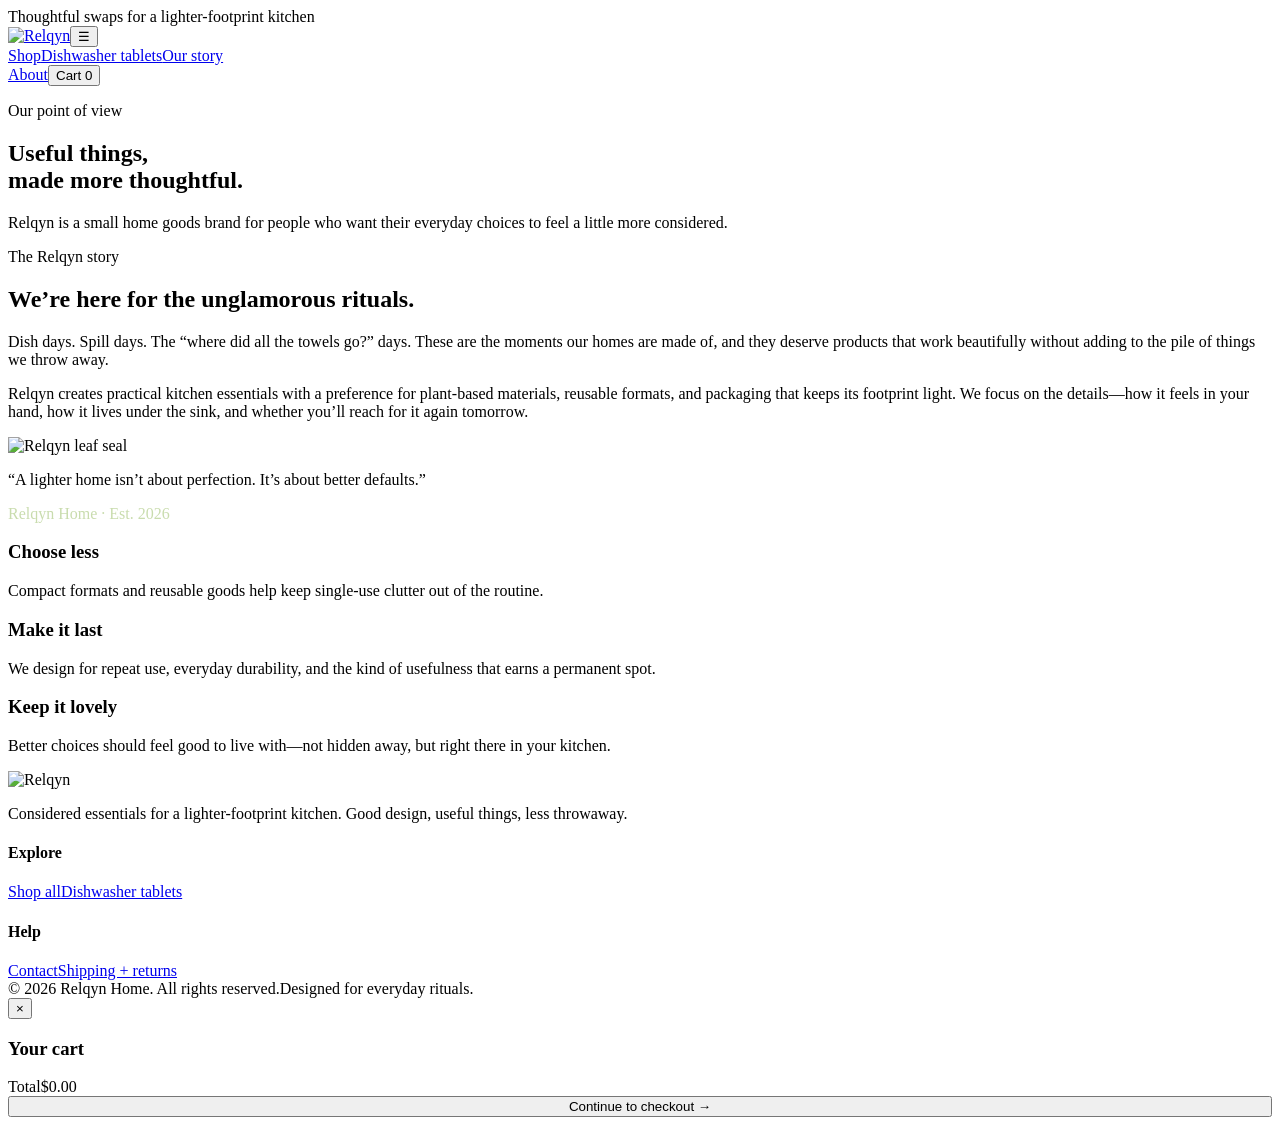
==== about.html @ 5ea25a08 "Add about.html" ====
<!doctype html>
<html lang="en"><head><meta charset="utf-8"><meta name="viewport" content="width=device-width, initial-scale=1"><title>About Relqyn — everyday essentials, reconsidered</title><meta name="description" content="Learn about Relqyn and our approach to better everyday kitchen essentials."><link rel="stylesheet" href="styles.css"></head>
<body><div class="utility">Thoughtful swaps for a lighter-footprint kitchen</div><header class="site-header"><div class="container nav"><a href="index.html"><img class="brand-logo" src="assets/relqyn-lockup-horizontal.svg" alt="Relqyn"></a><button class="menu-button" id="menu-button" aria-label="Open menu">☰</button><nav class="nav-links" id="nav-links"><a href="index.html#shop">Shop</a><a href="products/dishwasher-tablets.html">Dishwasher tablets</a><a href="about.html">Our story</a></nav><div class="nav-actions"><a class="nav-link-button" href="about.html">About</a><button class="cart-button cart-open" type="button">Cart <span class="cart-count">0</span></button></div></div></header>
<main><section class="page-hero"><div class="container"><p class="eyebrow">Our point of view</p><h1>Useful things,<br>made more thoughtful.</h1><p>Relqyn is a small home goods brand for people who want their everyday choices to feel a little more considered.</p></div></section><section class="section"><div class="container about-grid"><div class="about-copy"><p class="section-kicker">The Relqyn story</p><h2>We’re here for the unglamorous rituals.</h2><p>Dish days. Spill days. The “where did all the towels go?” days. These are the moments our homes are made of, and they deserve products that work beautifully without adding to the pile of things we throw away.</p><p>Relqyn creates practical kitchen essentials with a preference for plant-based materials, reusable formats, and packaging that keeps its footprint light. We focus on the details—how it feels in your hand, how it lives under the sink, and whether you’ll reach for it again tomorrow.</p></div><div class="about-panel"><img class="seal" src="assets/relqyn-leaf-seal.svg" alt="Relqyn leaf seal"><p>“A lighter home isn’t about perfection. It’s about better defaults.”</p><span class="eyebrow" style="margin:0;color:#c9dcae">Relqyn Home · Est. 2026</span></div></div><div class="container"><div class="values"><div class="value-card"><h3>Choose less</h3><p>Compact formats and reusable goods help keep single-use clutter out of the routine.</p></div><div class="value-card"><h3>Make it last</h3><p>We design for repeat use, everyday durability, and the kind of usefulness that earns a permanent spot.</p></div><div class="value-card"><h3>Keep it lovely</h3><p>Better choices should feel good to live with—not hidden away, but right there in your kitchen.</p></div></div></div></section></main>
<footer class="site-footer"><div class="container"><div class="footer-grid"><div class="footer-brand"><img src="assets/relqyn-lockup-horizontal.svg" alt="Relqyn"><p>Considered essentials for a lighter-footprint kitchen. Good design, useful things, less throwaway.</p></div><div class="footer-links"><div><h4>Explore</h4><a href="index.html#shop">Shop all</a><a href="products/dishwasher-tablets.html">Dishwasher tablets</a></div><div><h4>Help</h4><a href="mailto:hello@relqyn.com">Contact</a><a href="#">Shipping + returns</a></div></div></div><div class="copyright"><span>© 2026 Relqyn Home. All rights reserved.</span><span>Designed for everyday rituals.</span></div></div></footer><aside class="cart-drawer" id="cart-drawer" aria-label="Shopping cart"><button class="cart-close" type="button" aria-label="Close cart">×</button><h3>Your cart</h3><div class="cart-items" id="cart-items"></div><div class="cart-total"><span>Total</span><span id="cart-total">$0.00</span></div><button class="button button-primary" id="checkout" type="button" style="width:100%">Continue to checkout →</button></aside><script src="script.js"></script></body></html>
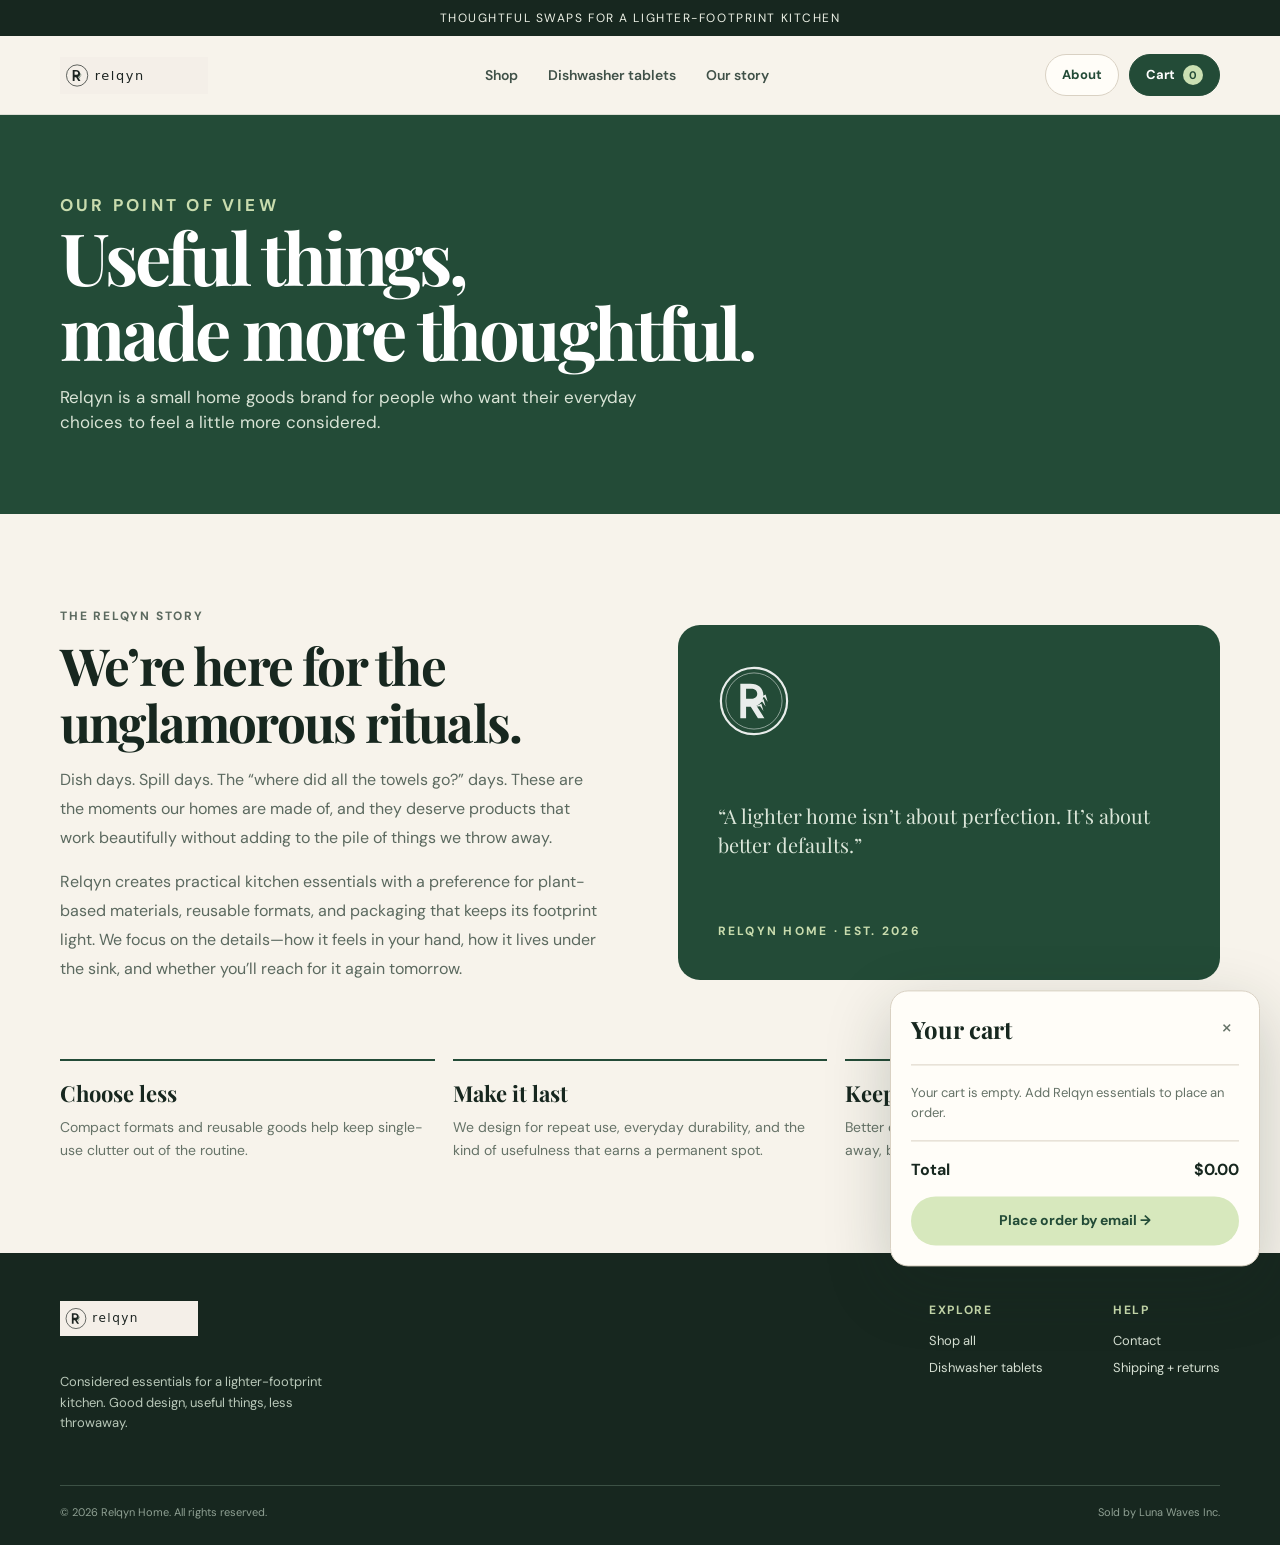
==== commit 0a240301: "Harden Relqyn shop for legitimate sales specimen" ====
--- a/about.html
+++ b/about.html
@@ -2,4 +2,4 @@
 <html lang="en"><head><meta charset="utf-8"><meta name="viewport" content="width=device-width, initial-scale=1"><title>About Relqyn — everyday essentials, reconsidered</title><meta name="description" content="Learn about Relqyn and our approach to better everyday kitchen essentials."><link rel="stylesheet" href="styles.css"></head>
 <body><div class="utility">Thoughtful swaps for a lighter-footprint kitchen</div><header class="site-header"><div class="container nav"><a href="index.html"><img class="brand-logo" src="assets/relqyn-lockup-horizontal.svg" alt="Relqyn"></a><button class="menu-button" id="menu-button" aria-label="Open menu">☰</button><nav class="nav-links" id="nav-links"><a href="index.html#shop">Shop</a><a href="products/dishwasher-tablets.html">Dishwasher tablets</a><a href="about.html">Our story</a></nav><div class="nav-actions"><a class="nav-link-button" href="about.html">About</a><button class="cart-button cart-open" type="button">Cart <span class="cart-count">0</span></button></div></div></header>
 <main><section class="page-hero"><div class="container"><p class="eyebrow">Our point of view</p><h1>Useful things,<br>made more thoughtful.</h1><p>Relqyn is a small home goods brand for people who want their everyday choices to feel a little more considered.</p></div></section><section class="section"><div class="container about-grid"><div class="about-copy"><p class="section-kicker">The Relqyn story</p><h2>We’re here for the unglamorous rituals.</h2><p>Dish days. Spill days. The “where did all the towels go?” days. These are the moments our homes are made of, and they deserve products that work beautifully without adding to the pile of things we throw away.</p><p>Relqyn creates practical kitchen essentials with a preference for plant-based materials, reusable formats, and packaging that keeps its footprint light. We focus on the details—how it feels in your hand, how it lives under the sink, and whether you’ll reach for it again tomorrow.</p></div><div class="about-panel"><img class="seal" src="assets/relqyn-leaf-seal.svg" alt="Relqyn leaf seal"><p>“A lighter home isn’t about perfection. It’s about better defaults.”</p><span class="eyebrow" style="margin:0;color:#c9dcae">Relqyn Home · Est. 2026</span></div></div><div class="container"><div class="values"><div class="value-card"><h3>Choose less</h3><p>Compact formats and reusable goods help keep single-use clutter out of the routine.</p></div><div class="value-card"><h3>Make it last</h3><p>We design for repeat use, everyday durability, and the kind of usefulness that earns a permanent spot.</p></div><div class="value-card"><h3>Keep it lovely</h3><p>Better choices should feel good to live with—not hidden away, but right there in your kitchen.</p></div></div></div></section></main>
-<footer class="site-footer"><div class="container"><div class="footer-grid"><div class="footer-brand"><img src="assets/relqyn-lockup-horizontal.svg" alt="Relqyn"><p>Considered essentials for a lighter-footprint kitchen. Good design, useful things, less throwaway.</p></div><div class="footer-links"><div><h4>Explore</h4><a href="index.html#shop">Shop all</a><a href="products/dishwasher-tablets.html">Dishwasher tablets</a></div><div><h4>Help</h4><a href="mailto:hello@relqyn.com">Contact</a><a href="#">Shipping + returns</a></div></div></div><div class="copyright"><span>© 2026 Relqyn Home. All rights reserved.</span><span>Designed for everyday rituals.</span></div></div></footer><aside class="cart-drawer" id="cart-drawer" aria-label="Shopping cart"><button class="cart-close" type="button" aria-label="Close cart">×</button><h3>Your cart</h3><div class="cart-items" id="cart-items"></div><div class="cart-total"><span>Total</span><span id="cart-total">$0.00</span></div><button class="button button-primary" id="checkout" type="button" style="width:100%">Continue to checkout →</button></aside><script src="script.js"></script></body></html>
+<footer class="site-footer"><div class="container"><div class="footer-grid"><div class="footer-brand"><img src="assets/relqyn-lockup-horizontal.svg" alt="Relqyn"><p>Considered essentials for a lighter-footprint kitchen. Good design, useful things, less throwaway.</p></div><div class="footer-links"><div><h4>Explore</h4><a href="index.html#shop">Shop all</a><a href="products/dishwasher-tablets.html">Dishwasher tablets</a></div><div><h4>Help</h4><a href="mailto:hello@relqyn.com">Contact</a><a href="shipping.html">Shipping + returns</a></div></div></div><div class="copyright"><span>© 2026 Relqyn Home. All rights reserved.</span><span>Sold by Luna Waves Inc.</span></div></div></footer><aside class="cart-drawer" id="cart-drawer" aria-label="Shopping cart"><button class="cart-close" type="button" aria-label="Close cart">×</button><h3>Your cart</h3><div class="cart-items" id="cart-items"></div><div class="cart-total"><span>Total</span><span id="cart-total">$0.00</span></div><button class="button button-primary" id="checkout" type="button" style="width:100%">Place order by email →</button></aside><script src="script.js"></script></body></html>
--- a/styles.css
+++ b/styles.css
@@ -0,0 +1,14 @@
+@import url('https://fonts.googleapis.com/css2?family=DM+Sans:wght@400;500;600;700&family=Playfair+Display:wght@500;600;700&display=swap');
+:root{--ink:#17271f;--forest:#234b37;--forest-2:#315e44;--moss:#79966b;--cream:#f7f3eb;--paper:#fffdf8;--clay:#dfb49d;--sand:#e8dcc9;--line:#d9d1c3;--muted:#657267;--shadow:0 20px 50px rgba(25,54,39,.11)}
+*{box-sizing:border-box}html{scroll-behavior:smooth}body{margin:0;background:var(--cream);color:var(--ink);font-family:'DM Sans',system-ui,sans-serif;line-height:1.5}a{color:inherit;text-decoration:none}button{font:inherit;cursor:pointer;border:0}.container{width:min(1160px,calc(100% - 40px));margin:0 auto}.utility{background:var(--ink);color:#ecf0e5;text-align:center;font-size:12px;letter-spacing:.13em;text-transform:uppercase;padding:9px 16px}.site-header{position:sticky;top:0;z-index:20;background:rgba(247,243,235,.95);backdrop-filter:blur(16px);border-bottom:1px solid rgba(36,75,55,.12)}.nav{height:78px;display:flex;align-items:center;justify-content:space-between;gap:24px}.brand-logo{width:148px;display:block}.nav-links{display:flex;align-items:center;gap:30px;color:#405148;font-size:14px;font-weight:600}.nav-links a:hover{color:var(--forest)}.nav-actions{display:flex;gap:10px;align-items:center}.nav-link-button,.cart-button{border:1px solid var(--line);background:var(--paper);border-radius:999px;padding:10px 16px;font-size:13px;font-weight:700;color:var(--forest)}.cart-button{background:var(--forest);color:#fff;border-color:var(--forest);display:inline-flex;gap:8px;align-items:center}.cart-count{background:#cbe0b3;color:var(--forest);border-radius:50%;min-width:20px;height:20px;display:grid;place-items:center;font-size:11px}.menu-button{display:none;background:none;font-size:24px;color:var(--forest)}
+.hero{padding:58px 0 76px;background:var(--forest);color:#f7f3eb;overflow:hidden}.hero-grid{display:grid;grid-template-columns:1.02fr .98fr;align-items:center;gap:68px}.eyebrow{font-size:12px;letter-spacing:.19em;text-transform:uppercase;color:#abc896;font-weight:700;margin:0 0 20px}.hero h1{font-family:'Playfair Display',Georgia,serif;font-size:clamp(46px,6vw,80px);line-height:1.02;letter-spacing:-.045em;margin:0 0 24px;font-weight:600}.hero h1 em{color:#c9dcae;font-style:normal}.hero-copy{font-size:18px;line-height:1.65;max-width:500px;color:#dce7d8;margin:0 0 30px}.button-row{display:flex;gap:12px;align-items:center;flex-wrap:wrap}.button{display:inline-flex;align-items:center;justify-content:center;gap:9px;padding:14px 21px;border-radius:999px;font-weight:700;font-size:14px;transition:transform .2s,box-shadow .2s,background .2s}.button:hover{transform:translateY(-2px);box-shadow:0 8px 18px rgba(0,0,0,.12)}.button-primary{background:#d7e8bd;color:var(--forest)}.button-light{background:#fffaf1;color:var(--forest)}.button-ghost{border:1px solid rgba(255,255,255,.34);color:#fff;background:transparent}.hero-note{display:flex;gap:10px;align-items:center;margin-top:26px;color:#c0d1bd;font-size:13px}.hero-note span{width:7px;height:7px;background:#c9dcae;border-radius:50%}.hero-art{position:relative;background:#d8e2cb;border-radius:28px;padding:20px;min-height:435px;display:grid;place-items:center;box-shadow:0 24px 60px rgba(7,31,20,.2)}.hero-art:before{content:'';position:absolute;inset:15px;border:1px solid rgba(35,75,55,.18);border-radius:20px}.hero-art img{width:100%;max-width:510px;position:relative}.floating-tag{position:absolute;left:18px;bottom:18px;background:#fffaf1;color:var(--forest);padding:10px 15px;border-radius:13px;font-size:12px;font-weight:700;box-shadow:var(--shadow)}
+.strip{background:var(--paper);border-bottom:1px solid var(--line);padding:17px 0}.strip-items{display:flex;justify-content:space-between;gap:18px;flex-wrap:wrap}.strip-item{display:flex;gap:10px;align-items:center;color:#506058;font-size:13px}.strip-icon{width:26px;height:26px;border-radius:50%;display:grid;place-items:center;background:#e1ecd6;color:var(--forest);font-weight:700}
+.section{padding:92px 0}.section-head{display:flex;justify-content:space-between;align-items:end;gap:24px;margin-bottom:34px}.section-kicker{color:var(--forest-2);font-size:12px;font-weight:700;letter-spacing:.15em;text-transform:uppercase;margin:0 0 10px}.section h2{font-family:'Playfair Display',Georgia,serif;font-size:clamp(34px,4vw,53px);line-height:1.1;letter-spacing:-.035em;margin:0;color:var(--ink)}.section-intro{max-width:430px;color:var(--muted);font-size:15px;margin:0}.text-link{color:var(--forest);font-size:14px;font-weight:700;border-bottom:1px solid #a9bca1;padding-bottom:4px}.products-grid{display:grid;grid-template-columns:repeat(4,1fr);gap:17px}.product-card{background:var(--paper);border:1px solid #e3dbcf;border-radius:18px;overflow:hidden;display:flex;flex-direction:column;min-width:0;transition:transform .25s,box-shadow .25s}.product-card:hover{transform:translateY(-5px);box-shadow:var(--shadow)}.product-image{background:#e7e6d8;aspect-ratio:1/1;padding:4px;display:grid;place-items:center}.product-image img{width:100%;height:100%;object-fit:contain}.product-info{padding:18px 18px 19px;display:flex;flex-direction:column;flex:1}.product-type{text-transform:uppercase;letter-spacing:.14em;font-size:10px;color:#778077;font-weight:700;margin-bottom:7px}.product-name{font-family:'Playfair Display',Georgia,serif;font-size:23px;line-height:1.12;margin:0 0 8px;color:var(--ink)}.product-desc{font-size:13px;color:var(--muted);line-height:1.55;margin:0 0 17px}.product-bottom{display:flex;justify-content:space-between;gap:9px;align-items:center;margin-top:auto}.price{font-weight:700;color:var(--forest);font-size:16px}.add-button{border-radius:999px;padding:10px 12px;background:var(--forest);color:#fff;font-weight:700;font-size:12px;white-space:nowrap}.add-button:hover{background:var(--forest-2)}
+.story{background:#e6dccb;padding:0}.story-grid{display:grid;grid-template-columns:.87fr 1.13fr;min-height:470px}.story-art{background:var(--clay);display:grid;place-items:center;overflow:hidden}.story-art .seal{width:min(62%,270px);filter:drop-shadow(0 18px 20px rgba(50,47,35,.13))}.story-copy{padding:76px 10% 76px 12%;display:flex;flex-direction:column;justify-content:center}.story-copy h2{max-width:470px;margin-bottom:19px}.story-copy p{color:#57645b;max-width:475px;line-height:1.75}.story-copy .button-row{margin-top:12px}
+.quote{padding:85px 0;background:var(--paper);text-align:center}.quote blockquote{font-family:'Playfair Display',Georgia,serif;font-size:clamp(27px,4vw,46px);line-height:1.22;max-width:850px;margin:0 auto 22px;letter-spacing:-.025em}.quote cite{font-size:12px;text-transform:uppercase;letter-spacing:.14em;font-style:normal;color:var(--muted);font-weight:700}
+.page-hero{background:var(--forest);color:#fff;padding:78px 0}.page-hero .eyebrow{color:#c9dcae}.page-hero h1{font-family:'Playfair Display',Georgia,serif;font-size:clamp(44px,6vw,72px);line-height:1.05;margin:0 0 15px;letter-spacing:-.045em}.page-hero p{max-width:580px;color:#d9e4d6;font-size:17px;margin:0}.detail{padding:70px 0}.detail-grid{display:grid;grid-template-columns:1fr 1fr;gap:70px;align-items:start}.detail-visual{background:#dce5d1;border-radius:24px;padding:24px;position:sticky;top:110px}.detail-visual img{display:block;width:100%}.detail-content .product-type{margin-top:6px}.detail-content h1{font-family:'Playfair Display',Georgia,serif;font-size:clamp(40px,5vw,64px);line-height:1.03;letter-spacing:-.045em;margin:0 0 16px}.detail-content .lead{font-size:18px;color:#59695d;line-height:1.65;margin:0 0 23px}.detail-price{font-size:26px;font-weight:700;color:var(--forest);margin:0 0 25px}.buy-box{background:var(--paper);border:1px solid var(--line);border-radius:16px;padding:19px;margin-bottom:29px}.buy-row{display:flex;gap:10px;align-items:center}.quantity{display:flex;border:1px solid var(--line);border-radius:999px;overflow:hidden;height:48px}.quantity button{width:40px;background:transparent;color:var(--forest);font-size:18px}.quantity input{width:39px;border:0;background:transparent;text-align:center;font-weight:700;color:var(--ink);font-size:15px}.buy-row .add-button{height:48px;flex:1;font-size:14px}.buy-note{margin:13px 0 0;color:var(--muted);font-size:12px}.detail-content h3{font-family:'Playfair Display',Georgia,serif;font-size:25px;margin:28px 0 9px}.check-list{padding:0;margin:0;list-style:none;display:grid;gap:12px}.check-list li{display:flex;gap:10px;color:#536158;font-size:14px}.check-list li:before{content:'✓';width:20px;height:20px;background:#dcebd0;border-radius:50%;display:grid;place-items:center;color:var(--forest);font-size:12px;font-weight:700;flex:0 0 auto}
+.about-grid{display:grid;grid-template-columns:1fr 1fr;gap:75px;align-items:center}.about-copy p{color:#5b695f;line-height:1.8}.about-panel{background:var(--forest);color:#f6f1e7;border-radius:22px;padding:40px;min-height:355px;display:flex;flex-direction:column;justify-content:space-between}.about-panel .seal{width:72px;height:72px;filter:brightness(0) invert(1);opacity:.9}.about-panel p{color:#dbe6d9;font-size:20px;line-height:1.45;font-family:'Playfair Display',Georgia,serif;margin:25px 0}.values{display:grid;grid-template-columns:repeat(3,1fr);gap:18px;margin-top:60px}.value-card{border-top:2px solid var(--forest);padding-top:16px}.value-card h3{font-family:'Playfair Display',Georgia,serif;font-size:22px;margin:0 0 6px}.value-card p{color:var(--muted);font-size:14px;margin:0;line-height:1.6}
+.site-footer{background:var(--ink);color:#e8efe3;padding:48px 0 24px}.footer-grid{display:flex;justify-content:space-between;gap:40px;align-items:start}.footer-brand{max-width:290px}.footer-brand img{width:138px;background:#f4efe8;margin-bottom:16px}.footer-brand p{color:#b9c8b9;font-size:13px;line-height:1.6}.footer-links{display:flex;gap:70px}.footer-links h4{margin:0 0 12px;font-size:12px;text-transform:uppercase;letter-spacing:.14em;color:#c9dcae}.footer-links a{display:block;font-size:13px;color:#d5dfd2;margin:7px 0}.copyright{border-top:1px solid #3c5145;margin-top:38px;padding-top:18px;color:#8fa093;font-size:11px;display:flex;justify-content:space-between;gap:12px}
+.cart-drawer{position:fixed;right:20px;bottom:20px;z-index:30;background:var(--paper);border:1px solid var(--line);box-shadow:0 20px 65px rgba(22,43,32,.22);border-radius:18px;width:min(370px,calc(100% - 40px));padding:20px;transform:translateY(140%);transition:transform .3s}.cart-drawer.open{transform:translateY(0)}.cart-drawer h3{margin:0;font-family:'Playfair Display',Georgia,serif;font-size:24px}.cart-close{float:right;background:none;font-size:21px;color:var(--muted)}.cart-items{margin:17px 0;border-top:1px solid var(--line);border-bottom:1px solid var(--line);padding:10px 0;max-height:180px;overflow:auto}.cart-item{display:flex;justify-content:space-between;gap:10px;padding:8px 0;font-size:13px}.cart-item small{display:block;color:var(--muted);margin-top:2px}.cart-total{display:flex;justify-content:space-between;font-weight:700;margin-bottom:14px}.empty-cart{color:var(--muted);font-size:13px;margin:8px 0}.toast{position:fixed;left:50%;bottom:22px;transform:translate(-50%,120px);background:var(--ink);color:#fff;padding:12px 18px;border-radius:999px;font-size:13px;z-index:40;transition:transform .3s}.toast.show{transform:translate(-50%,0)}
+@media (max-width:900px){.hero-grid,.detail-grid,.about-grid,.story-grid{grid-template-columns:1fr}.hero{padding-top:40px}.hero-art{min-height:330px}.products-grid{grid-template-columns:repeat(2,1fr)}.detail-visual{position:static;max-width:620px;margin:auto}.story-art{min-height:300px}.story-copy{padding:55px 8%}.about-panel{min-height:290px}.nav-links{gap:16px}.footer-links{gap:35px}}
+@media (max-width:620px){.container{width:min(100% - 28px,1160px)}.utility{font-size:10px;letter-spacing:.09em}.nav{height:68px}.brand-logo{width:128px}.menu-button{display:block}.nav-links{display:none;position:absolute;top:68px;left:0;right:0;background:var(--cream);border-bottom:1px solid var(--line);padding:15px 18px;flex-direction:column;align-items:flex-start;gap:14px}.nav-links.open{display:flex}.nav-actions .nav-link-button{display:none}.hero h1{font-size:49px}.hero-copy{font-size:16px}.hero-art{min-height:280px}.strip-items{display:grid;grid-template-columns:1fr 1fr}.strip-item{font-size:12px}.section{padding:64px 0}.section-head{display:block}.section-intro{margin-top:15px}.products-grid{gap:10px}.product-info{padding:14px 12px}.product-name{font-size:19px}.product-desc{font-size:12px}.product-bottom{align-items:flex-start;flex-direction:column;gap:9px}.add-button{width:100%}.footer-grid,.footer-links{flex-direction:column;gap:28px}.footer-links{display:flex}.copyright{display:block}.copyright span{display:block;margin-top:6px}.detail{padding:42px 0}.detail-grid{gap:35px}.detail-content h1{font-size:45px}.buy-row{align-items:stretch}.quantity{height:48px}.about-grid{gap:35px}.values{grid-template-columns:1fr;gap:27px;margin-top:38px}}
